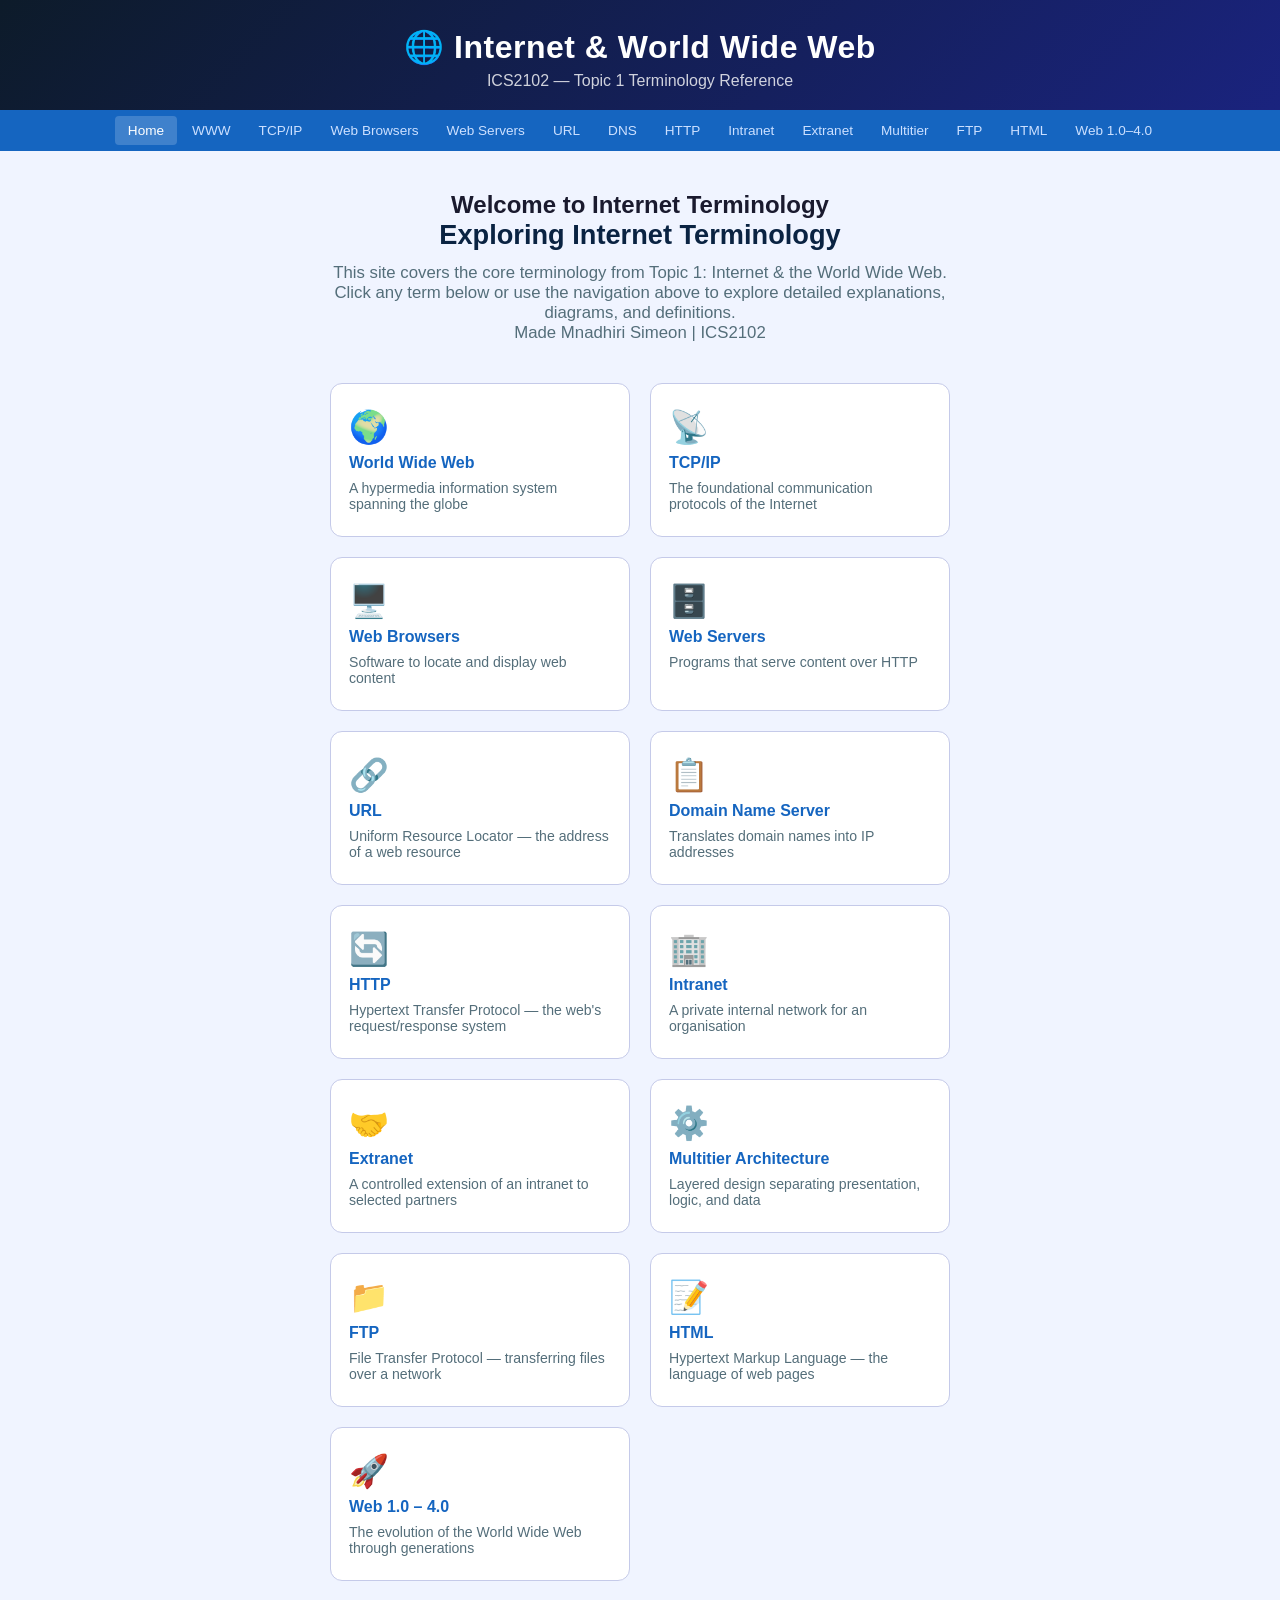
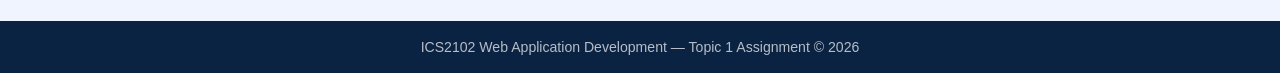
==== index.html @ fec1e8db "add h1 tag" ====
<!DOCTYPE html>
<html lang="en">
<head>
  <meta charset="UTF-8" />
  <meta name="viewport" content="width=device-width, initial-scale=1.0"/>
  <title>Internet Terminology - Home</title>
  <link rel="stylesheet" href="style.css"/>
</head>
<body>
  <header>
    <div class="header-inner">
      <h1>🌐 Internet &amp; World Wide Web</h1>
      <p class="subtitle">ICS2102 — Topic 1 Terminology Reference</p>
    </div>
  </header>

  <nav class="topnav">
    <a href="index.html" class="active">Home</a>
    <a href="www.html">WWW</a>
    <a href="tcpip.html">TCP/IP</a>
    <a href="web-browsers.html">Web Browsers</a>
    <a href="web-servers.html">Web Servers</a>
    <a href="url.html">URL</a>
    <a href="dns.html">DNS</a>
    <a href="http.html">HTTP</a>
    <a href="intranet.html">Intranet</a>
    <a href="extranet.html">Extranet</a>
    <a href="multitier.html">Multitier</a>
    <a href="ftp.html">FTP</a>
    <a href="html.html">HTML</a>
    <a href="web-versions.html">Web 1.0–4.0</a>
  </nav>

  <main class="home-main">
    <section class="hero">
      <h1>Welcome to Internet Terminology</h1>
      <h2>Exploring Internet Terminology</h2>
      <p>This site covers the core terminology from Topic 1: Internet &amp; the World Wide Web. Click any term below or use the navigation above to explore detailed explanations, diagrams, and definitions.</p><p>Made Mnadhiri Simeon | ICS2102</p>
    </section>

    <section class="term-grid">
      <a class="term-card" href="www.html">
        <span class="term-icon">🌍</span>
        <h3>World Wide Web</h3>
        <p>A hypermedia information system spanning the globe</p>
      </a>
      <a class="term-card" href="tcpip.html">
        <span class="term-icon">📡</span>
        <h3>TCP/IP</h3>
        <p>The foundational communication protocols of the Internet</p>
      </a>
      <a class="term-card" href="web-browsers.html">
        <span class="term-icon">🖥️</span>
        <h3>Web Browsers</h3>
        <p>Software to locate and display web content</p>
      </a>
      <a class="term-card" href="web-servers.html">
        <span class="term-icon">🗄️</span>
        <h3>Web Servers</h3>
        <p>Programs that serve content over HTTP</p>
      </a>
      <a class="term-card" href="url.html">
        <span class="term-icon">🔗</span>
        <h3>URL</h3>
        <p>Uniform Resource Locator — the address of a web resource</p>
      </a>
      <a class="term-card" href="dns.html">
        <span class="term-icon">📋</span>
        <h3>Domain Name Server</h3>
        <p>Translates domain names into IP addresses</p>
      </a>
      <a class="term-card" href="http.html">
        <span class="term-icon">🔄</span>
        <h3>HTTP</h3>
        <p>Hypertext Transfer Protocol — the web's request/response system</p>
      </a>
      <a class="term-card" href="intranet.html">
        <span class="term-icon">🏢</span>
        <h3>Intranet</h3>
        <p>A private internal network for an organisation</p>
      </a>
      <a class="term-card" href="extranet.html">
        <span class="term-icon">🤝</span>
        <h3>Extranet</h3>
        <p>A controlled extension of an intranet to selected partners</p>
      </a>
      <a class="term-card" href="multitier.html">
        <span class="term-icon">⚙️</span>
        <h3>Multitier Architecture</h3>
        <p>Layered design separating presentation, logic, and data</p>
      </a>
      <a class="term-card" href="ftp.html">
        <span class="term-icon">📁</span>
        <h3>FTP</h3>
        <p>File Transfer Protocol — transferring files over a network</p>
      </a>
      <a class="term-card" href="html.html">
        <span class="term-icon">📝</span>
        <h3>HTML</h3>
        <p>Hypertext Markup Language — the language of web pages</p>
      </a>
      <a class="term-card" href="web-versions.html">
        <span class="term-icon">🚀</span>
        <h3>Web 1.0 – 4.0</h3>
        <p>The evolution of the World Wide Web through generations</p>
      </a>
    </section>
  </main>

  <footer>
    <p>ICS2102 Web Application Development &mdash; Topic 1 Assignment &copy; 2026</p>
  </footer>
</body>
</html>
---- style.css ----
/* ==========================================
   ICS2102 — Internet Terminology Website
   ========================================== */

:root {
  --primary: #0a2342;
  --accent: #1565c0;
  --accent2: #00897b;
  --light: #e8f0fe;
  --text: #1a1a2e;
  --muted: #546e7a;
  --white: #ffffff;
  --card-bg: #f7f9ff;
  --border: #c5cae9;
  --nav-bg: #1565c0;
}

* { box-sizing: border-box; margin: 0; padding: 0; }

body {
  font-family: 'Segoe UI', Trebuchet MS, Arial, sans-serif;
  background: #f0f4ff;
  color: var(--text);
  min-height: 100vh;
  display: flex;
  flex-direction: column;
}
body {
  font-size: 16px;
}

/* ---- Header ---- */
header {
  background: linear-gradient(135deg, #0d1b2a 0%, #1a237e 100%);
  color: var(--white);
  padding: 28px 24px 20px;
  text-align: center;
}
.header-inner h1 { font-size: 2rem; font-weight: 700; letter-spacing: 0.5px; }
.subtitle { margin-top: 6px; font-size: 1rem; opacity: 0.8; }

/* ---- Top Nav ---- */
.topnav {
  background: var(--nav-bg);
  display: flex;
  flex-wrap: wrap;
  gap: 2px;
  padding: 6px 12px;
  justify-content: center;
}
.topnav a {
  color: #cce0ff;
  text-decoration: none;
  padding: 7px 13px;
  border-radius: 4px;
  font-size: 0.85rem;
  font-weight: 500;
  transition: background 0.2s, color 0.2s;
}
.topnav a:hover, .topnav a.active {
  background: rgba(255,255,255,0.18);
  color: #fff;
}

/* ---- Home Hero ---- */
.home-main { max-width: 1100px; margin: 0 auto; padding: 40px 20px; flex: 1; }
.hero { text-align: center; margin-bottom: 40px; }
.hero h2 { font-size: 1.7rem; color: var(--primary); margin-bottom: 12px; }
.hero p { font-size: 1.05rem; color: var(--muted); max-width: 620px; margin: 0 auto; }

/* ---- Term Grid (Home) ---- */
.term-grid {
  display: grid;
  grid-template-columns: repeat(auto-fill, minmax(220px, 1fr));
  gap: 20px;
}
.term-card {
  background: var(--white);
  border: 1.5px solid var(--border);
  border-radius: 12px;
  padding: 24px 18px;
  text-decoration: none;
  color: inherit;
  transition: transform 0.18s, box-shadow 0.18s, border-color 0.18s;
  display: flex;
  flex-direction: column;
  align-items: flex-start;
  gap: 8px;
}
.term-card:hover {
  transform: translateY(-4px);
  box-shadow: 0 8px 24px rgba(21,101,192,0.15);
  border-color: var(--accent);
}
.term-icon { font-size: 2rem; }
.term-card h3 { font-size: 1rem; color: var(--accent); font-weight: 700; }
.term-card p { font-size: 0.88rem; color: var(--muted); }

/* ---- Term Page Layout ---- */
.term-page { max-width: 860px; margin: 0 auto; padding: 40px 20px; flex: 1; }
.term-page h2 {
  font-size: 2rem; color: var(--primary); margin-bottom: 6px;
  padding-bottom: 12px; border-bottom: 3px solid var(--accent2);
}
.term-page .tagline { color: var(--accent); font-weight: 600; font-size: 1.05rem; margin-bottom: 24px; }
.term-img {
  width: 100%; max-width: 700px; display: block;
  margin: 0 auto 28px; border-radius: 10px;
  border: 2px solid var(--border);
}
.definition-box {
  background: var(--light);
  border-left: 5px solid var(--accent);
  padding: 16px 20px;
  border-radius: 0 8px 8px 0;
  margin-bottom: 24px;
  font-size: 1.05rem;
  color: var(--primary);
  font-weight: 500;
}
.term-page h3 { font-size: 1.15rem; color: var(--accent); margin: 22px 0 10px; }
.term-page p { line-height: 1.75; color: #333; margin-bottom: 14px; font-size: 0.97rem; }
.term-page ul { padding-left: 22px; margin-bottom: 14px; }
.term-page ul li { line-height: 1.75; margin-bottom: 6px; font-size: 0.97rem; }
.info-card {
  background: var(--card-bg);
  border: 1.5px solid var(--border);
  border-radius: 10px;
  padding: 18px 20px;
  margin: 18px 0;
}
.info-card h4 { color: var(--accent2); margin-bottom: 8px; font-size: 1rem; }
.key-fact {
  background: #e8eeff;
  border-left: 4px solid #43a047;
  padding: 12px 16px;
  border-radius: 0 6px 6px 0;
  margin: 16px 0;
  font-size: 0.95rem;
}
.code-block {
  background: #1e2a3a;
  color: #80cbc4;
  padding: 14px 18px;
  border-radius: 8px;
  font-family: Consolas, monospace;
  font-size: 0.95rem;
  margin: 16px 0;
  overflow-x: auto;
}

/* ---- Comparison Table ---- */
.compare-table { width: 100%; border-collapse: collapse; margin: 20px 0; }
.compare-table th {
  background: var(--accent); color: #fff;
  padding: 10px 14px; text-align: left; font-size: 0.95rem;
}
.compare-table td {
  padding: 10px 14px; border-bottom: 1px solid var(--border); font-size: 0.93rem;
}
.compare-table tr:nth-child(even) td { background: var(--light); }

/* ---- Footer ---- */
footer {
  background: var(--primary);
  color: rgba(255,255,255,0.7);
  text-align: center;
  padding: 18px;
  font-size: 0.88rem;
  margin-top: auto;
}
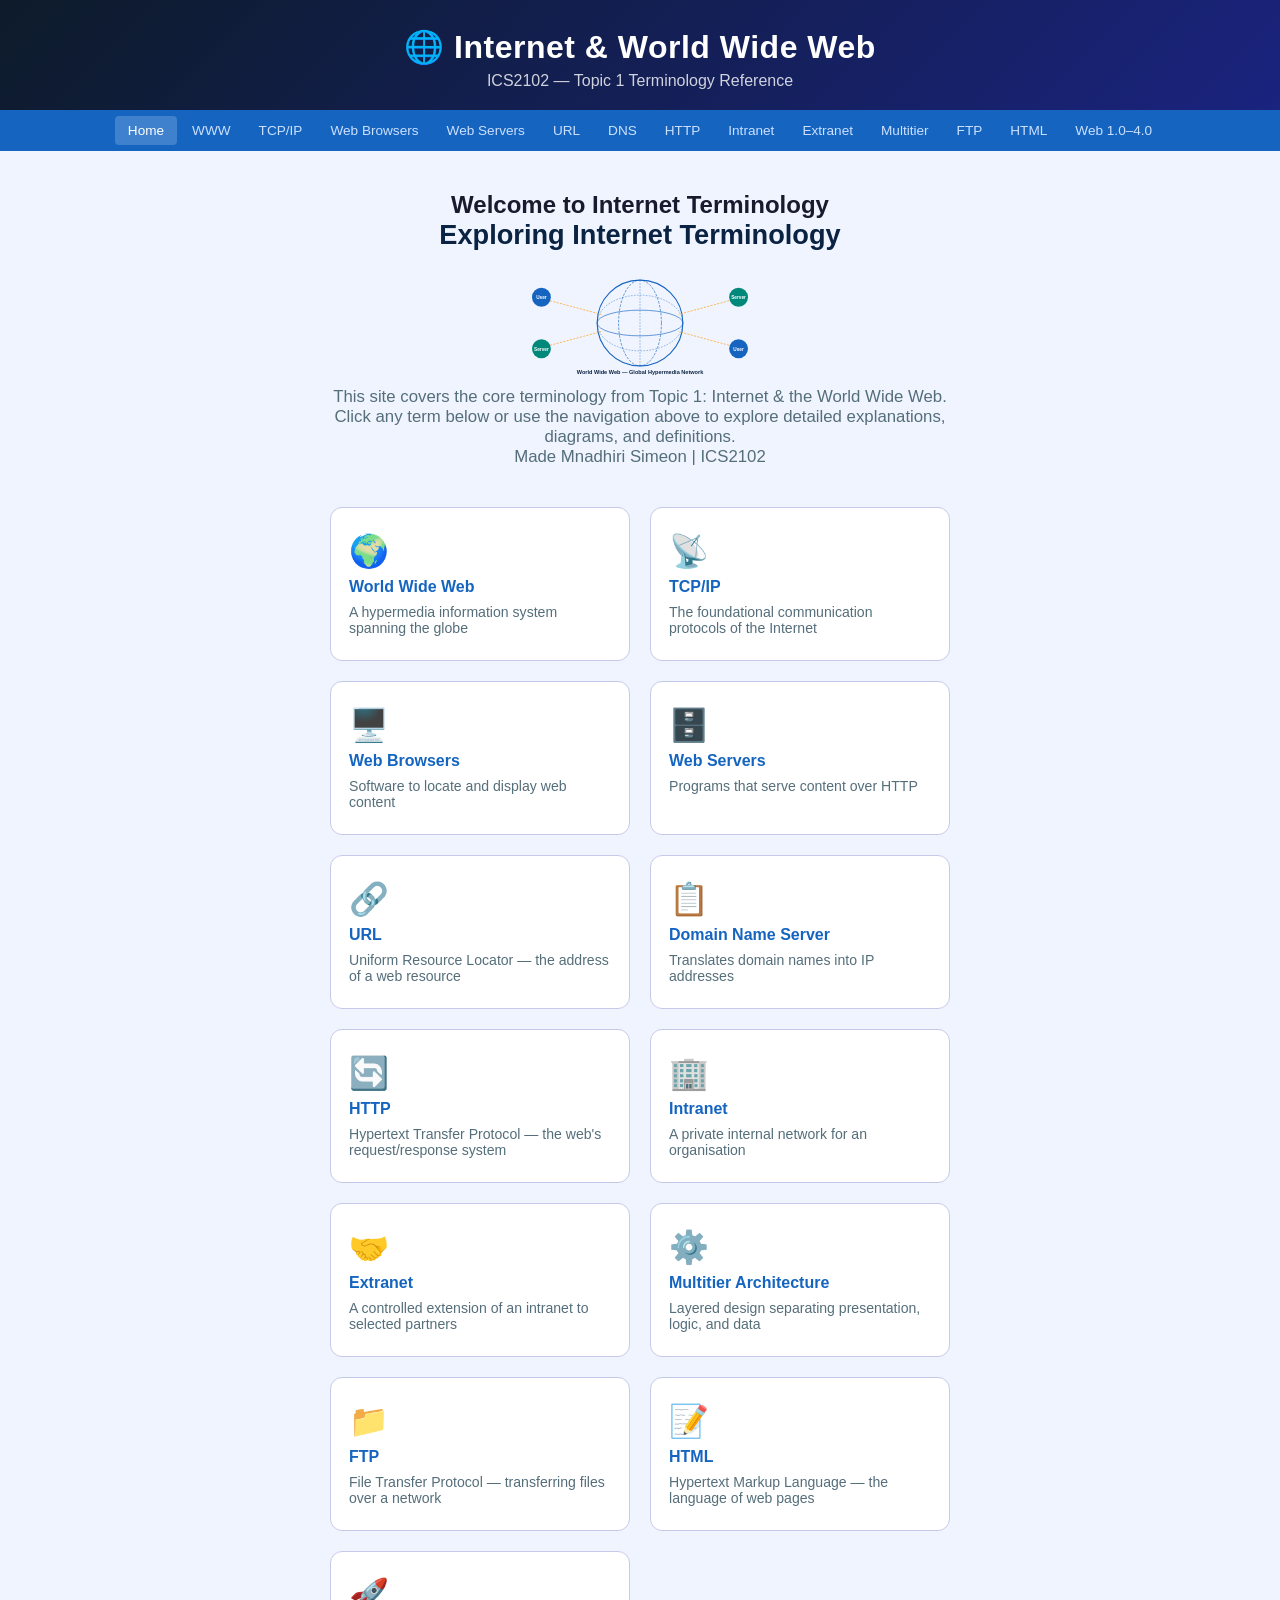
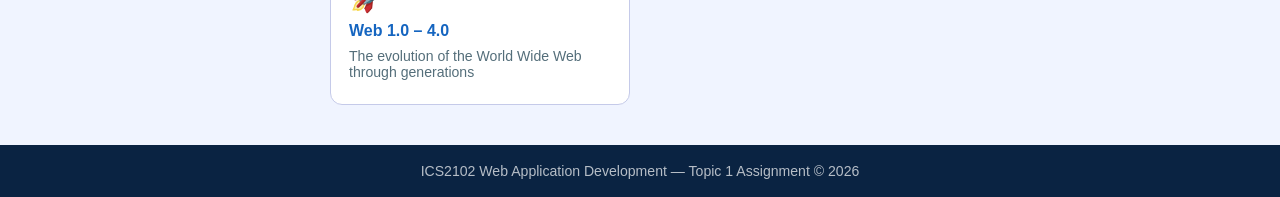
==== commit 4c265ddd: "add img tag" ====
--- a/index.html
+++ b/index.html
@@ -35,6 +35,7 @@
     <section class="hero">
       <h1>Welcome to Internet Terminology</h1>
       <h2>Exploring Internet Terminology</h2>
+      <img src="images/www.svg" alt="world wide web diagram" width="300"/>
       <p>This site covers the core terminology from Topic 1: Internet &amp; the World Wide Web. Click any term below or use the navigation above to explore detailed explanations, diagrams, and definitions.</p><p>Made Mnadhiri Simeon | ICS2102</p>
     </section>
 
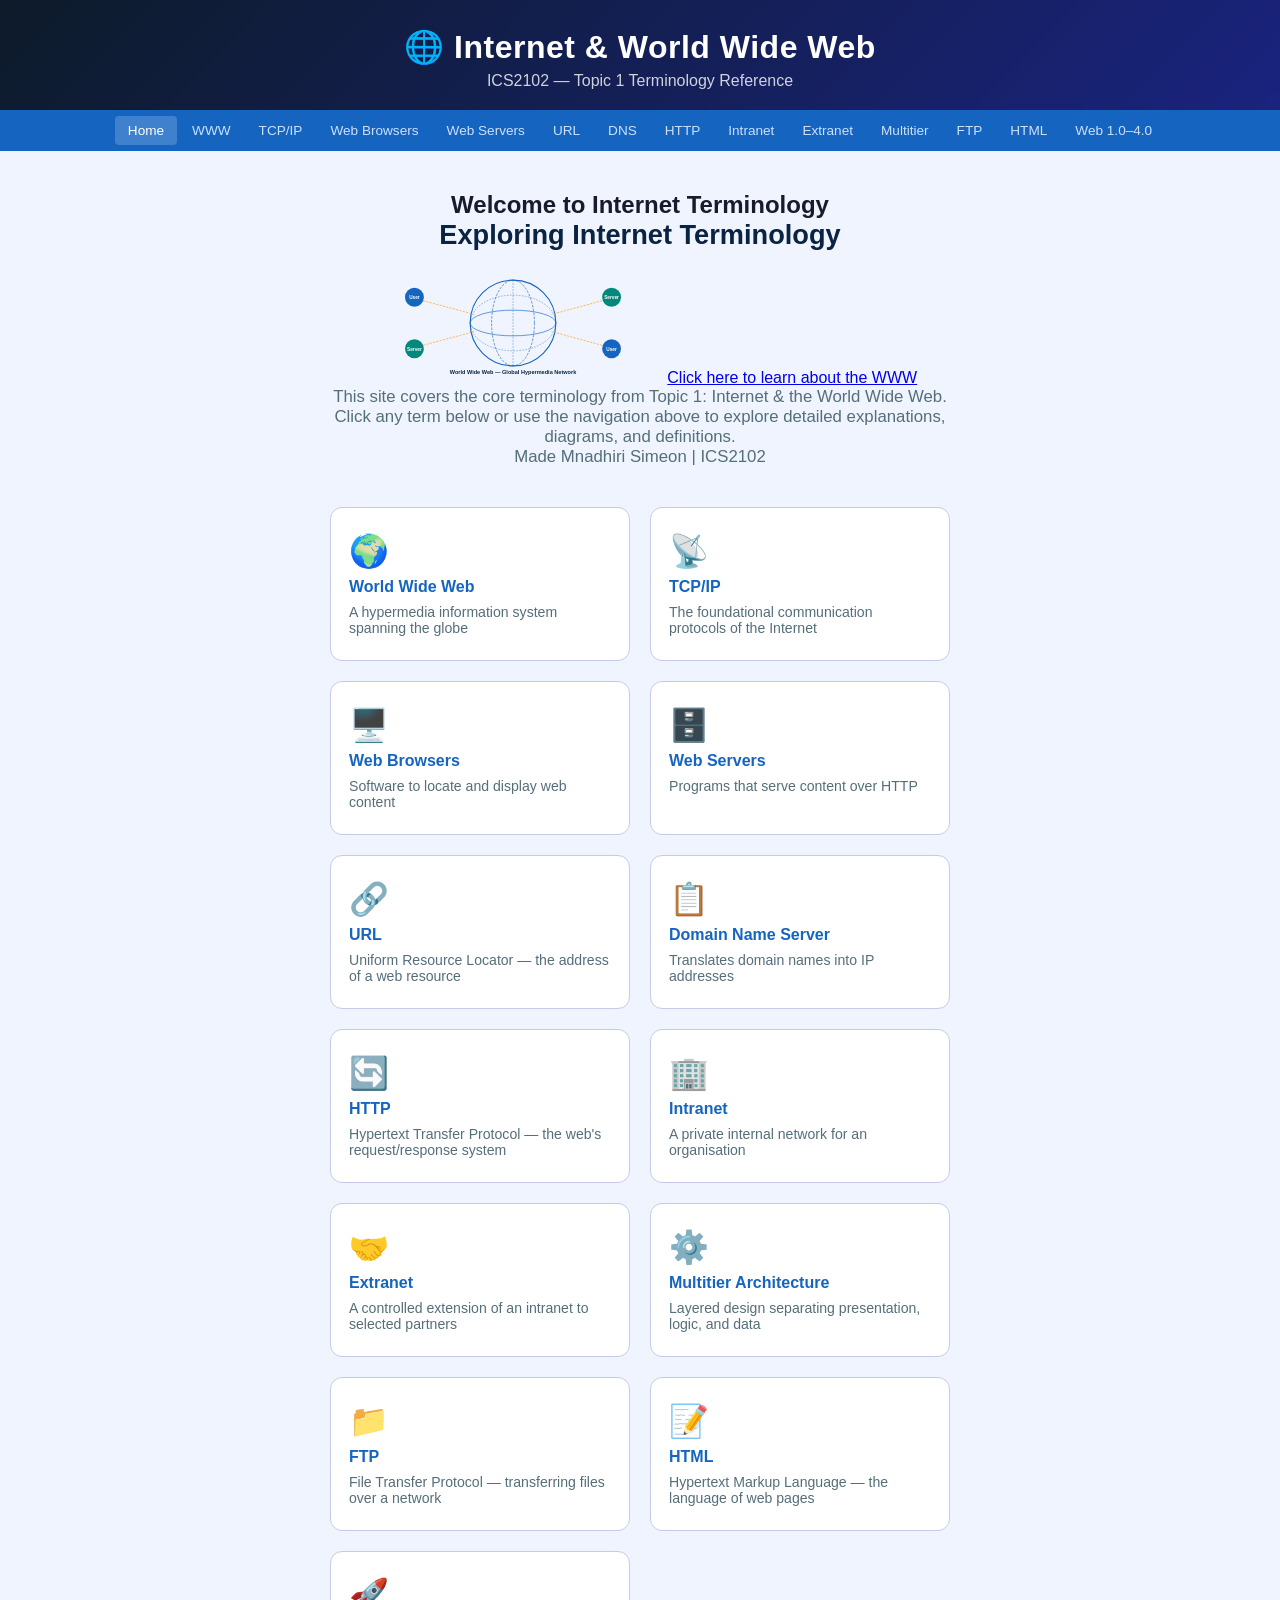
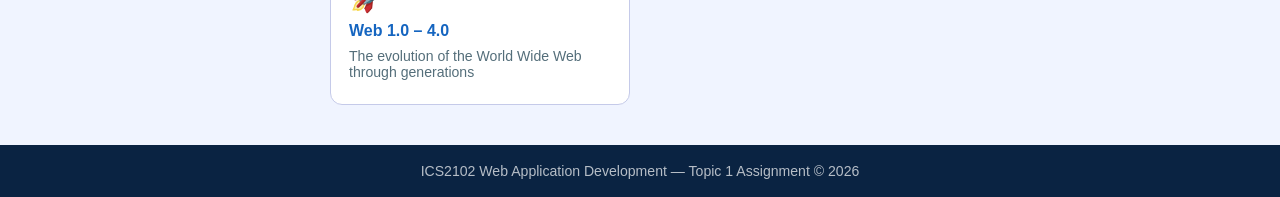
==== commit 022bf2ef: "add anchor tag" ====
--- a/index.html
+++ b/index.html
@@ -36,6 +36,7 @@
       <h1>Welcome to Internet Terminology</h1>
       <h2>Exploring Internet Terminology</h2>
       <img src="images/www.svg" alt="world wide web diagram" width="300"/>
+      <a href="www.html">Click here to learn about the WWW</a>
       <p>This site covers the core terminology from Topic 1: Internet &amp; the World Wide Web. Click any term below or use the navigation above to explore detailed explanations, diagrams, and definitions.</p><p>Made Mnadhiri Simeon | ICS2102</p>
     </section>
 
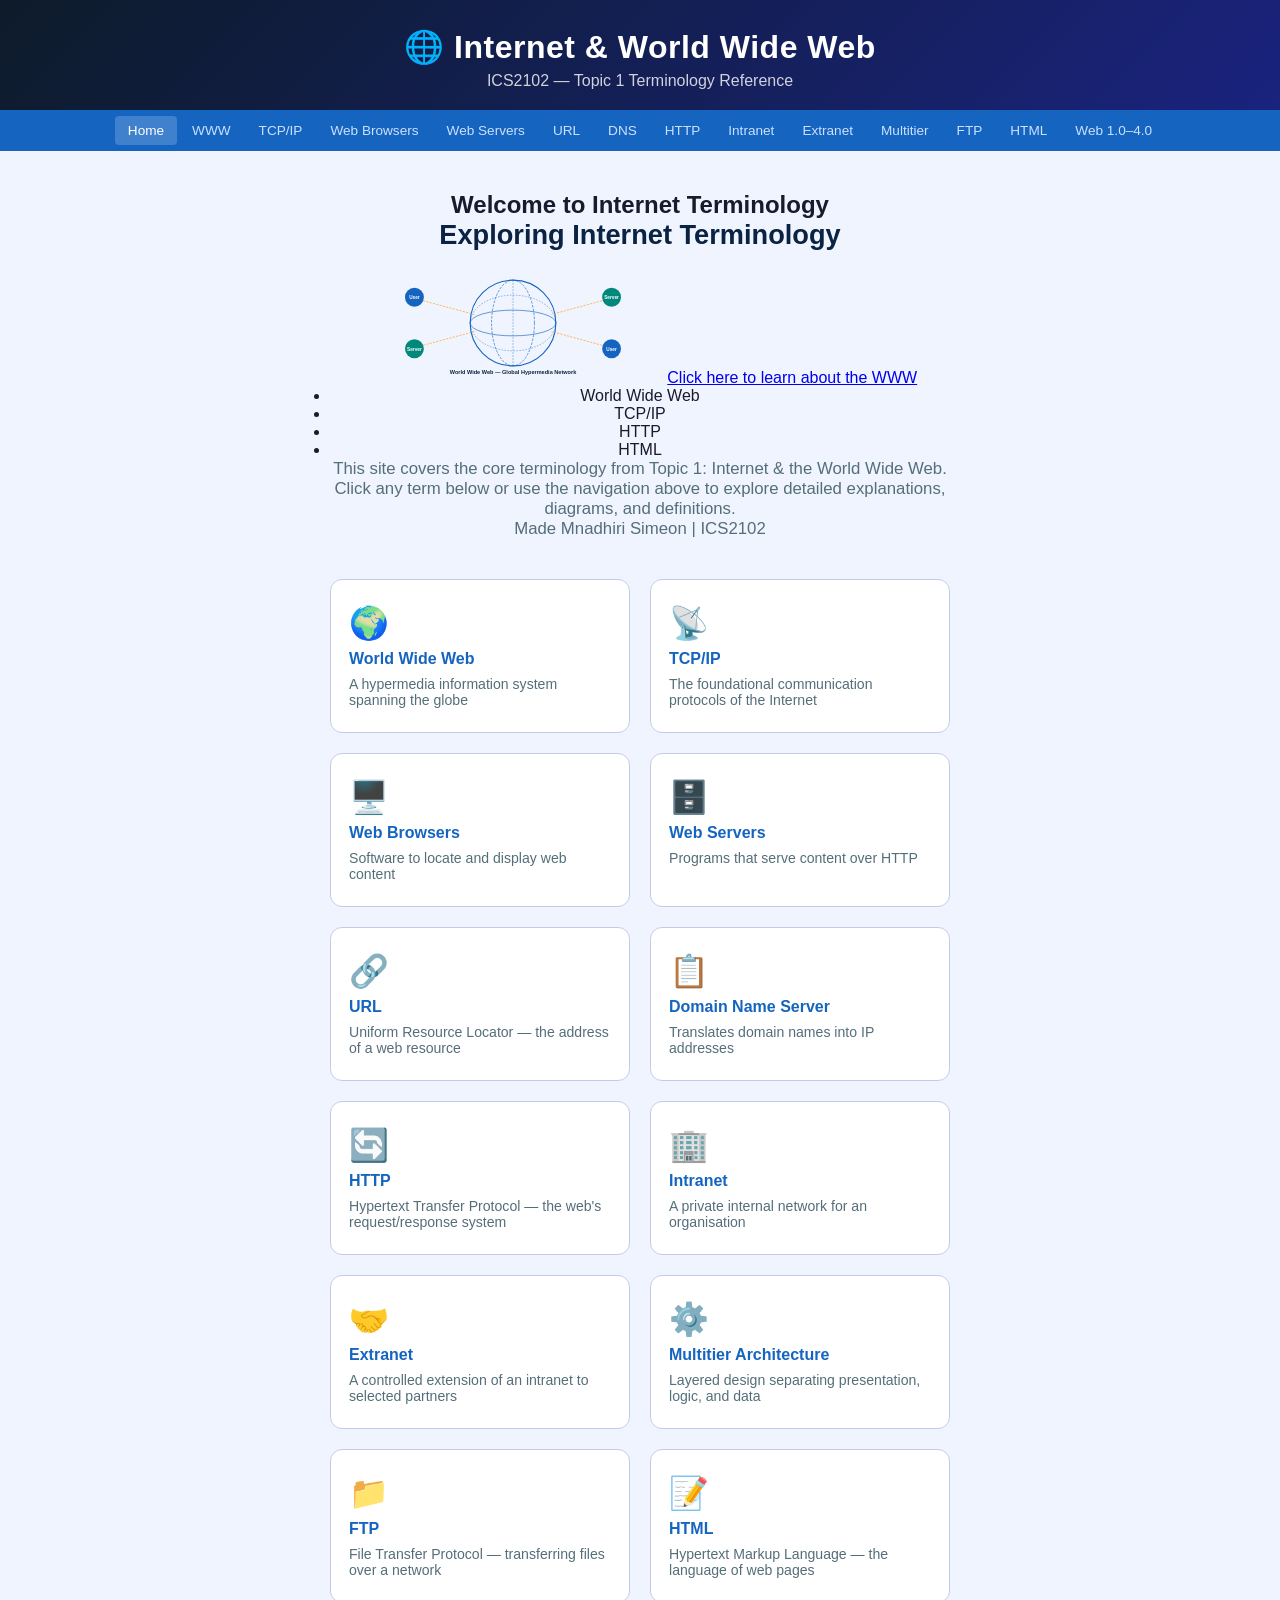
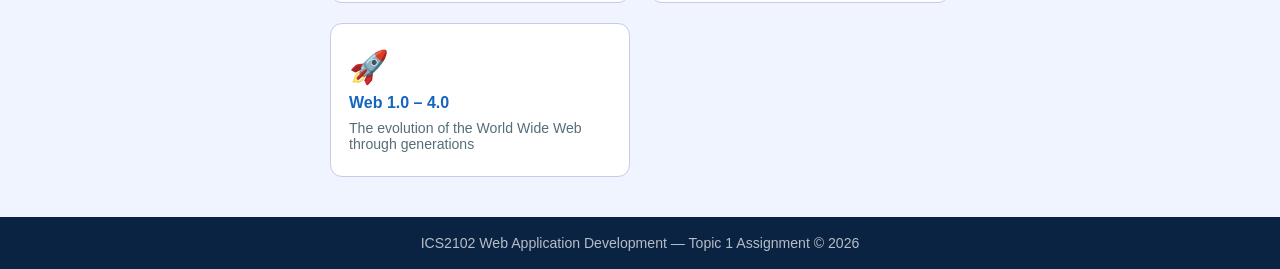
==== commit 60a2aaac: "add unordered list" ====
--- a/index.html
+++ b/index.html
@@ -37,6 +37,12 @@
       <h2>Exploring Internet Terminology</h2>
       <img src="images/www.svg" alt="world wide web diagram" width="300"/>
       <a href="www.html">Click here to learn about the WWW</a>
+      <ul>
+  <li>World Wide Web</li>
+  <li>TCP/IP</li>
+  <li>HTTP</li>
+  <li>HTML</li>
+</ul>
       <p>This site covers the core terminology from Topic 1: Internet &amp; the World Wide Web. Click any term below or use the navigation above to explore detailed explanations, diagrams, and definitions.</p><p>Made Mnadhiri Simeon | ICS2102</p>
     </section>
 
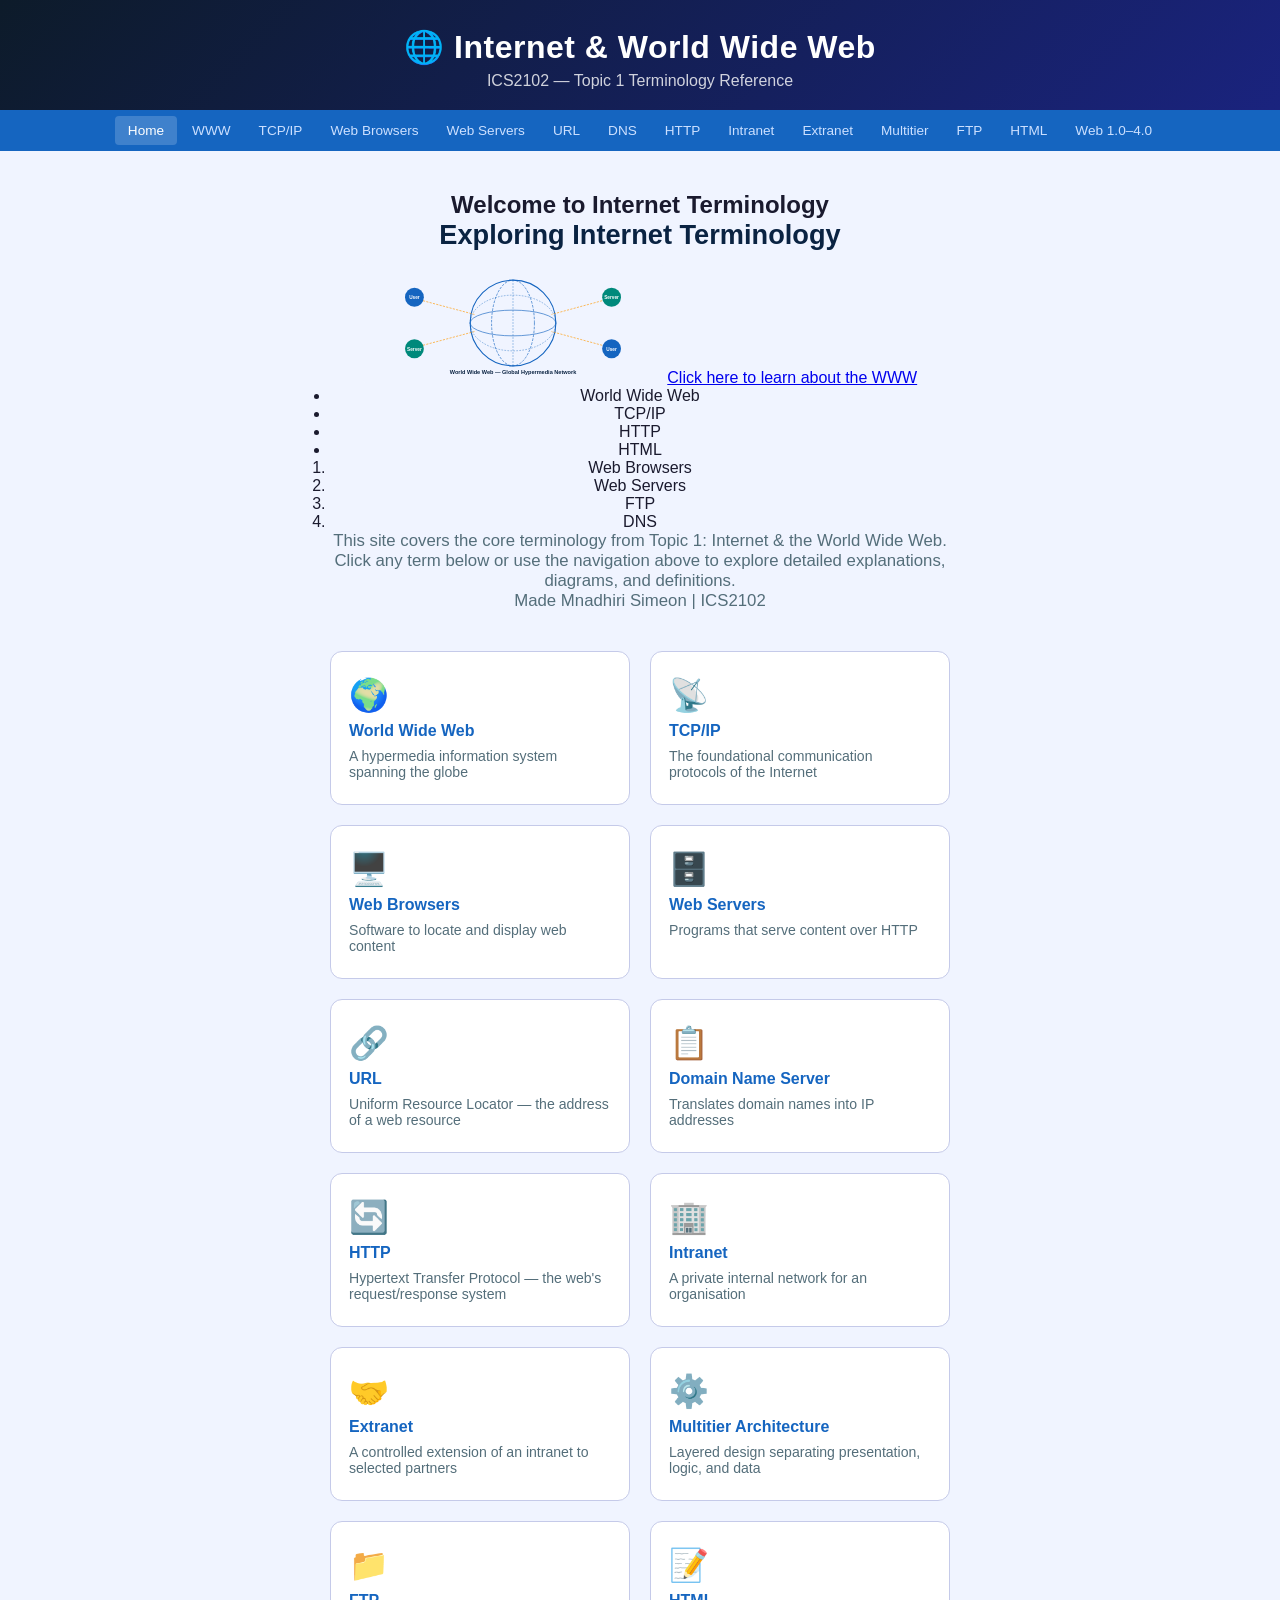
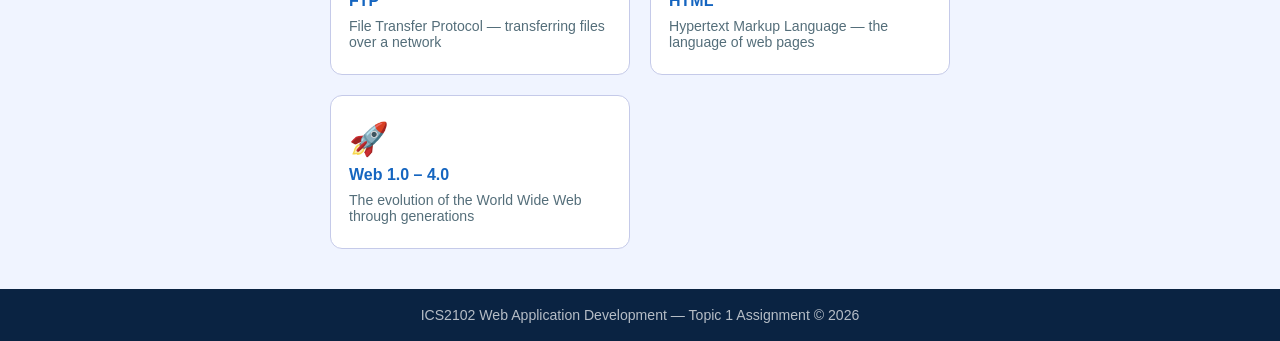
==== commit 2e274093: "add ordered list" ====
--- a/index.html
+++ b/index.html
@@ -43,6 +43,12 @@
   <li>HTTP</li>
   <li>HTML</li>
 </ul>
+<ol>
+  <li>Web Browsers</li>
+  <li>Web Servers</li>
+  <li>FTP</li>
+  <li>DNS</li>
+</ol>
       <p>This site covers the core terminology from Topic 1: Internet &amp; the World Wide Web. Click any term below or use the navigation above to explore detailed explanations, diagrams, and definitions.</p><p>Made Mnadhiri Simeon | ICS2102</p>
     </section>
 
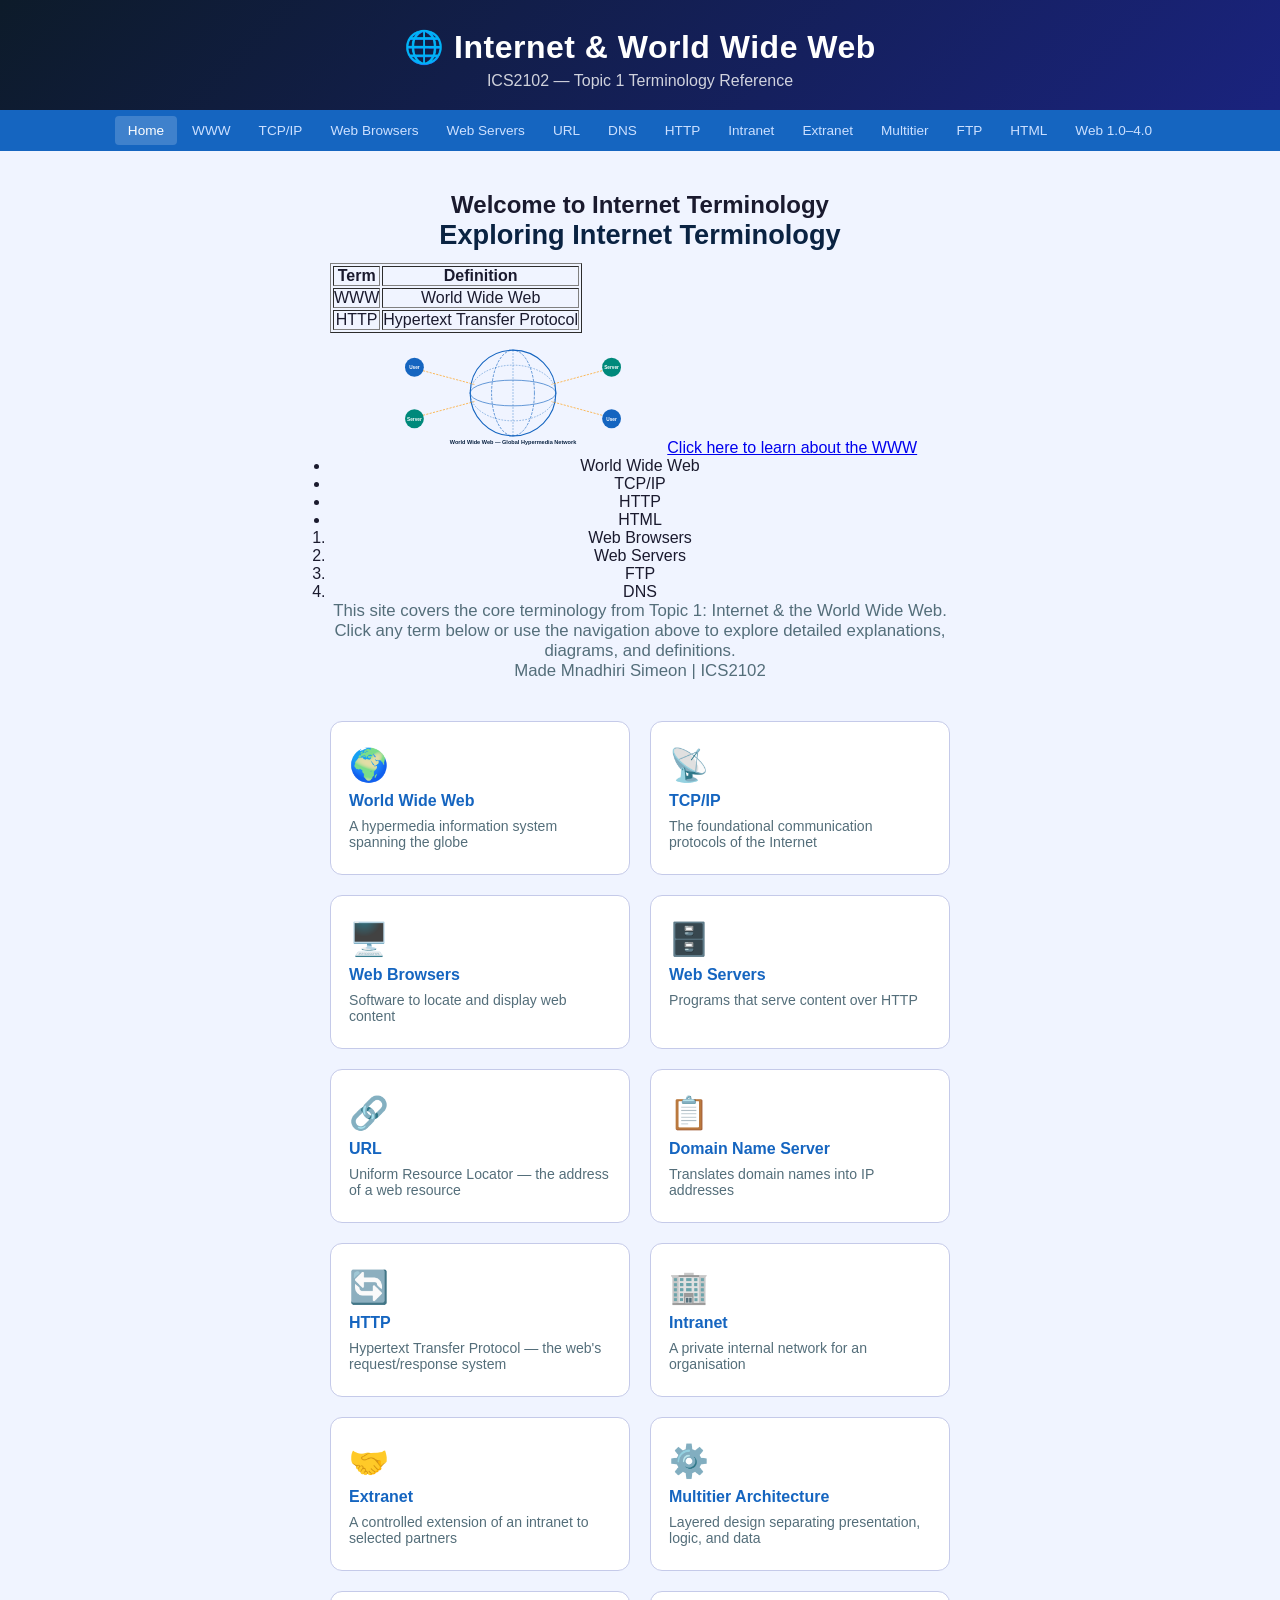
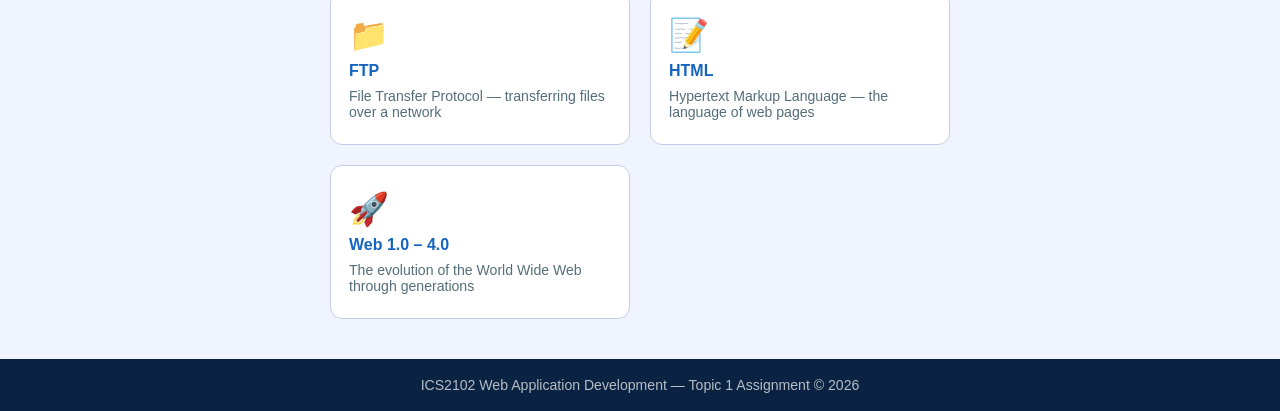
==== commit 0b17857a: "add table" ====
--- a/index.html
+++ b/index.html
@@ -35,6 +35,20 @@
     <section class="hero">
       <h1>Welcome to Internet Terminology</h1>
       <h2>Exploring Internet Terminology</h2>
+   <table border="1">
+  <tr>
+    <th>Term</th>
+    <th>Definition</th>
+  </tr>
+  <tr>
+    <td>WWW</td>
+    <td>World Wide Web</td>
+  </tr>
+  <tr>
+    <td>HTTP</td>
+    <td>Hypertext Transfer Protocol</td>
+  </tr>
+</table>   
       <img src="images/www.svg" alt="world wide web diagram" width="300"/>
       <a href="www.html">Click here to learn about the WWW</a>
       <ul>
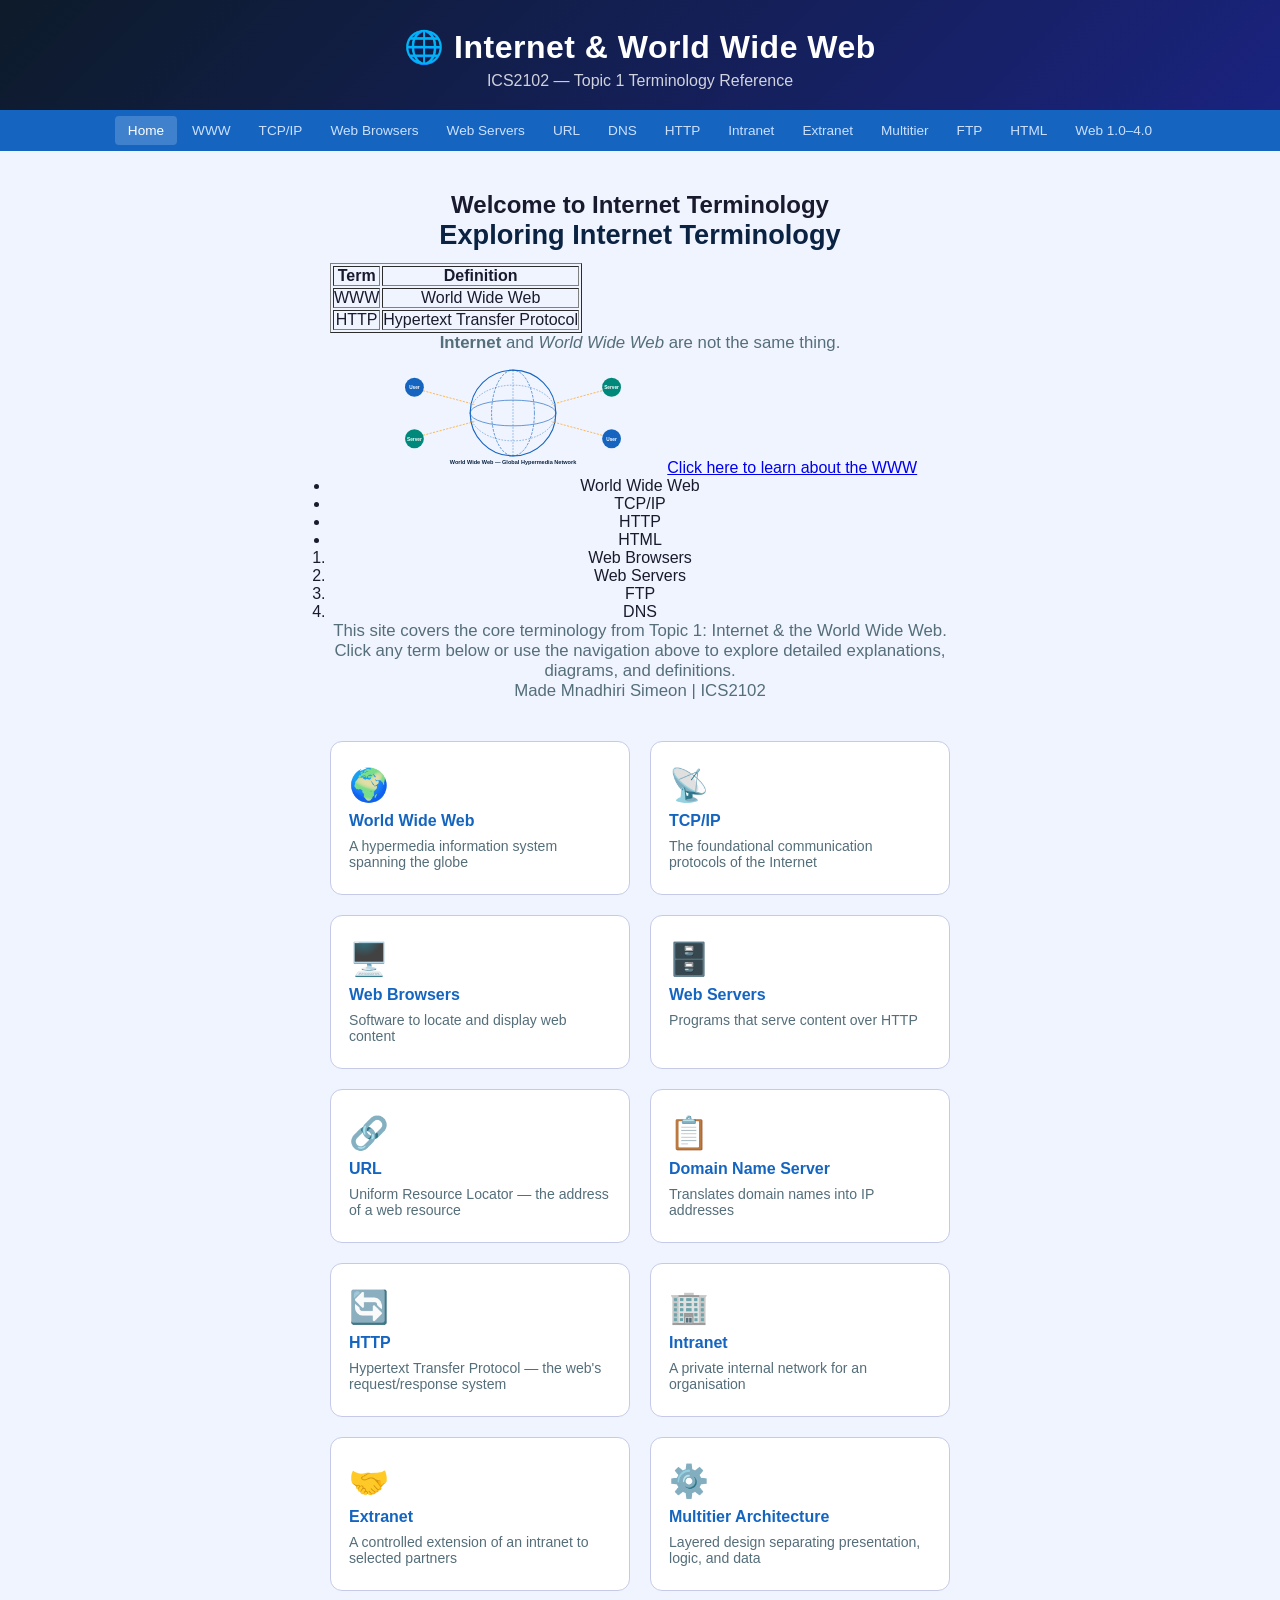
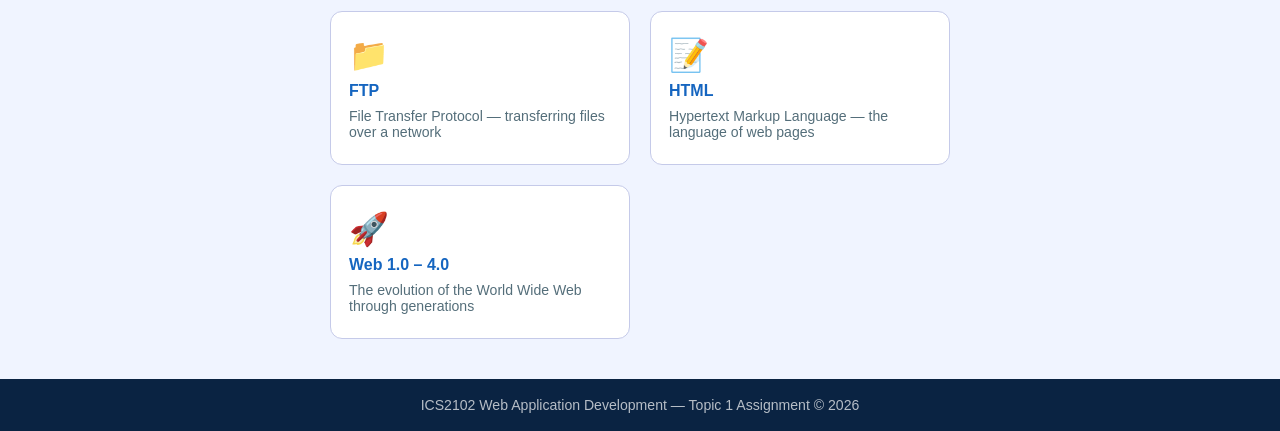
==== commit 6bed3360: "add strong and em tags" ====
--- a/index.html
+++ b/index.html
@@ -49,6 +49,7 @@
     <td>Hypertext Transfer Protocol</td>
   </tr>
 </table>   
+<p><strong>Internet</strong> and <em>World Wide Web</em> are not the same thing.</p>
       <img src="images/www.svg" alt="world wide web diagram" width="300"/>
       <a href="www.html">Click here to learn about the WWW</a>
       <ul>
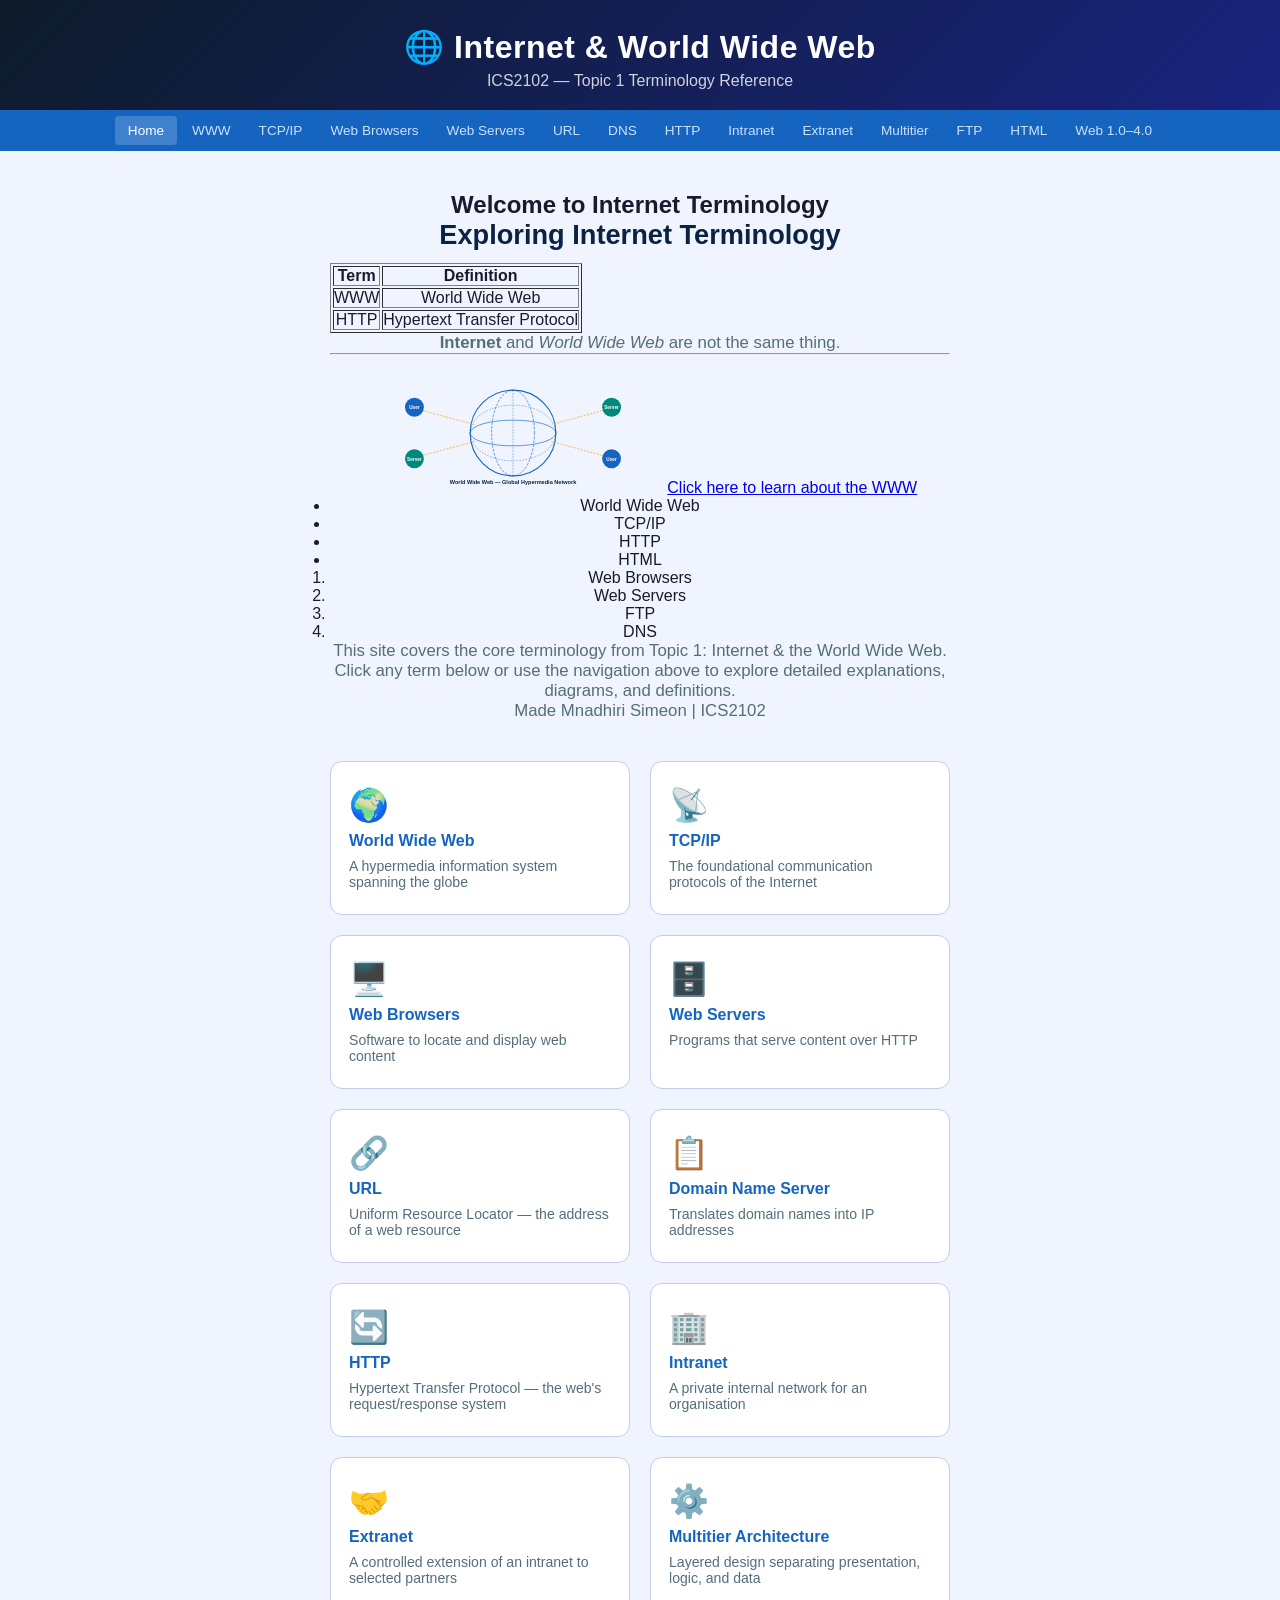
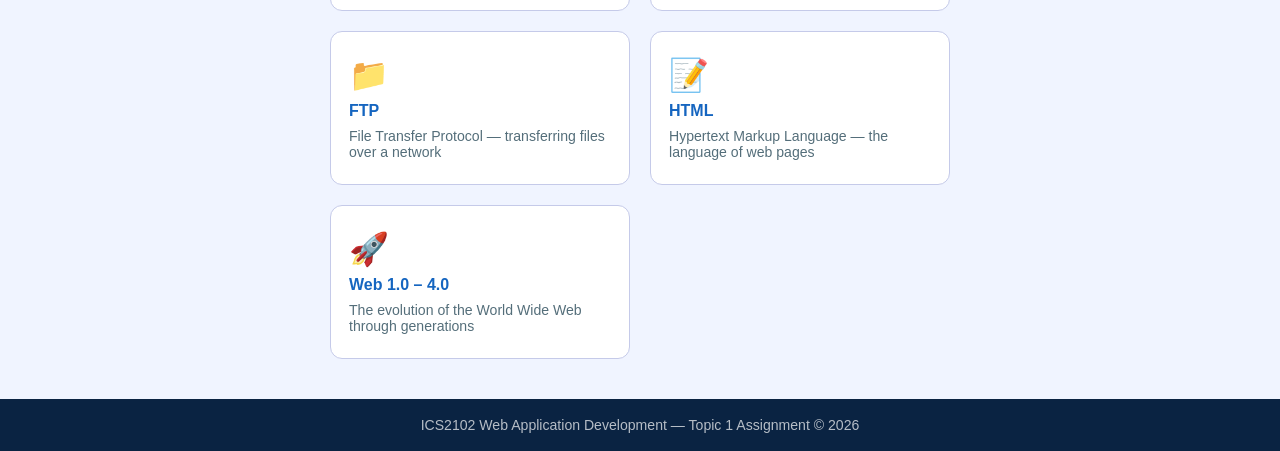
==== commit 28bd5746: "add hr and br tags" ====
--- a/index.html
+++ b/index.html
@@ -50,6 +50,8 @@
   </tr>
 </table>   
 <p><strong>Internet</strong> and <em>World Wide Web</em> are not the same thing.</p>
+<hr/>
+<br/>
       <img src="images/www.svg" alt="world wide web diagram" width="300"/>
       <a href="www.html">Click here to learn about the WWW</a>
       <ul>
